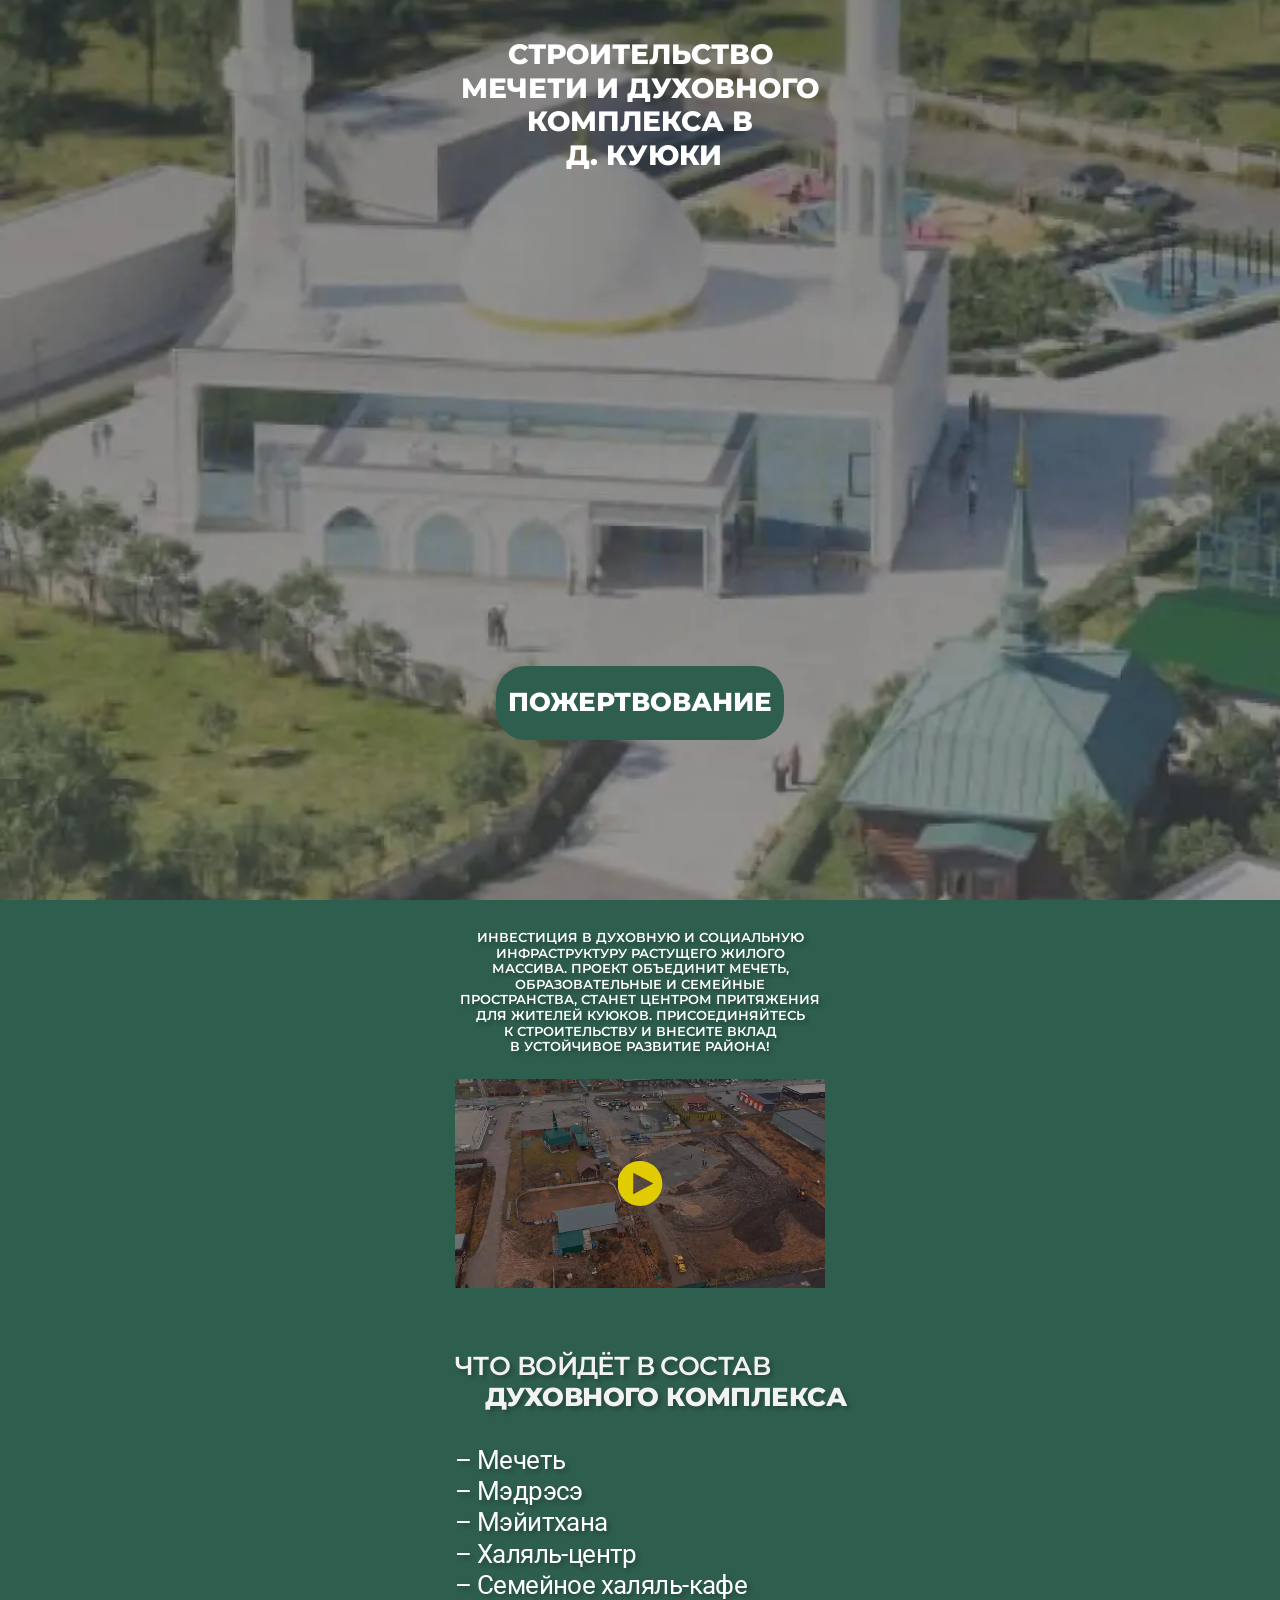
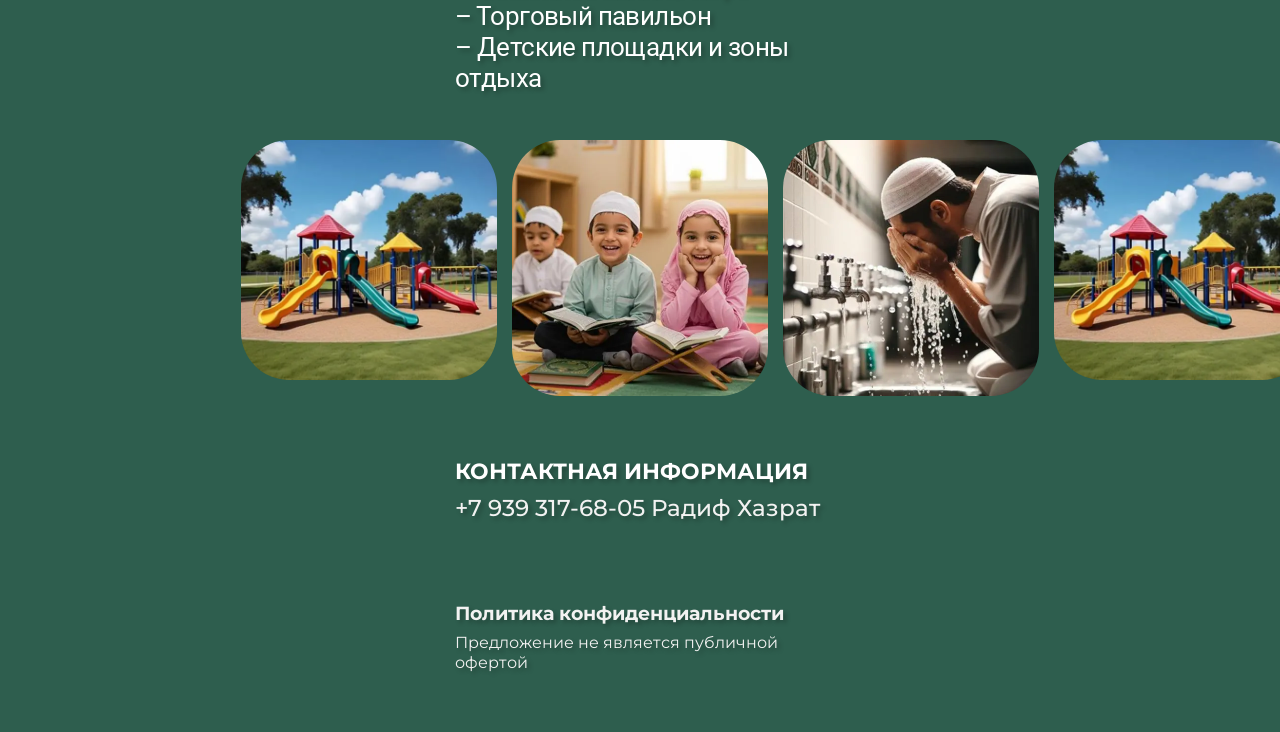
==== about.html @ 68320755 "first commit" ====
<!DOCTYPE html>
<html lang="en">

<head>
	<meta charset="UTF-8">
	<meta name="viewport" content="width=device-width, initial-scale=1.0">
	<meta name="keywords" content="">
	<link rel="stylesheet" href="css/libs.min.css">
	<link rel="stylesheet" href="css/style.min.css">
	<title>О проекте</title>
</head>


<body>
	<div class="wrapper">
		<main class="content">
			<section class="about-main" style="background-image: url(img/about-main__img.webp);">
				<div class="container">
					<div class="about-main__inner">
						<div class="about-main__title">Строительство мечети и духовного комплекса в <br> д. Куюки</div>
						<button class="about-main__btn btn btn-green">
							<span>Пожертвование</span>
						</button>
					</div>
				</div>
			</section>
			<section class="info">
				<div class="container">
					<div class="info__inner">
						<div class="info__text">Инвестиция в духовную и социальную инфраструктуру растущего жилого массива. Проект объединит мечеть, образовательные и семейные пространства, станет центром притяжения для жителей Куюков. Присоединяйтесь к строительству и внесите вклад в устойчивое развитие района!</div>
						<a class="info__video" href="video/video.mp4" data-fancybox="video">
							<span class="info__video-img">
								<img src="img/info-img.webp" alt="">
							</span>
							<span class="info__video-play">
								<img src="img/play.svg" alt="">
							</span>
						</a>
					</div>
				</div>
			</section>
			<section class="info2">
				<div class="container">
					<div class="info2__inner">
						<div class="info2__title">
							ЧТО ВОЙДЁТ В СОСТАВ <br>
							<span>ДУХОВНОГО КОМПЛЕКСА </span>
						</div>
						<ul class="info2__list">
							<li>– Мечеть</li>
							<li>– Мэдрэсэ</li>
							<li>– Мэйитхана</li>
							<li>– Халяль-центр </li>
							<li>– Семейное халяль-кафе</li>
							<li>– Торговый павильон</li>
							<li>– Детские площадки и зоны отдыха</li>
						</ul>
						<div class="info2__slider">
							<div class="swiper mySwiper">
								<div class="swiper-wrapper">
									<div class="swiper-slide">
										<img src="img/info2-img.webp" alt="">
									</div>
									<div class="swiper-slide">
										<img src="img/info2-img2.webp" alt="">
									</div>
									<div class="swiper-slide">
										<img src="img/info2-img3.webp" alt="">
									</div>
								</div>
							</div>
						</div>
					</div>
				</div>
			</section>
			<section class="contacts">
				<div class="container">
					<div class="contacts__inner">
						<div class="contacts__title">КОНТАКТНАЯ ИНФОРМАЦИЯ</div>
						<div class="contacts__phone">
							<a href="tel:79393176805">+7 939 317-68-05</a>
							Радиф Хазрат
						</div>
						<a href="" class="contacts__privacy">Политика конфиденциальности</a>
						<div class="contacts__info">Предложение не является публичной офертой </div>
					</div>
				</div>
			</section>
		</main>
	</div>
	<script src="js/libs.min.js"></script>
<script src="js/main.min.js"></script>

</body>

</html>
---- css/libs.min.css ----
@font-face{font-family:"swiper-icons";src:url("data:application/font-woff;charset=utf-8;base64, [base64]//wADZ2x5ZgAAAywAAADMAAAD2MHtryVoZWFkAAABbAAAADAAAAA2E2+eoWhoZWEAAAGcAAAAHwAAACQC9gDzaG10eAAAAigAAAAZAAAArgJkABFsb2NhAAAC0AAAAFoAAABaFQAUGG1heHAAAAG8AAAAHwAAACAAcABAbmFtZQAAA/gAAAE5AAACXvFdBwlwb3N0AAAFNAAAAGIAAACE5s74hXjaY2BkYGAAYpf5Hu/j+W2+MnAzMYDAzaX6QjD6/4//Bxj5GA8AuRwMYGkAPywL13jaY2BkYGA88P8Agx4j+/8fQDYfA1AEBWgDAIB2BOoAeNpjYGRgYNBh4GdgYgABEMnIABJzYNADCQAACWgAsQB42mNgYfzCOIGBlYGB0YcxjYGBwR1Kf2WQZGhhYGBiYGVmgAFGBiQQkOaawtDAoMBQxXjg/wEGPcYDDA4wNUA2CCgwsAAAO4EL6gAAeNpj2M0gyAACqxgGNWBkZ2D4/wMA+xkDdgAAAHjaY2BgYGaAYBkGRgYQiAHyGMF8FgYHIM3DwMHABGQrMOgyWDLEM1T9/w8UBfEMgLzE////P/5//f/V/xv+r4eaAAeMbAxwIUYmIMHEgKYAYjUcsDAwsLKxc3BycfPw8jEQA/[base64]/uznmfPFBNODM2K7MTQ45YEAZqGP81AmGGcF3iPqOop0r1SPTaTbVkfUe4HXj97wYE+yNwWYxwWu4v1ugWHgo3S1XdZEVqWM7ET0cfnLGxWfkgR42o2PvWrDMBSFj/IHLaF0zKjRgdiVMwScNRAoWUoH78Y2icB/yIY09An6AH2Bdu/UB+yxopYshQiEvnvu0dURgDt8QeC8PDw7Fpji3fEA4z/PEJ6YOB5hKh4dj3EvXhxPqH/SKUY3rJ7srZ4FZnh1PMAtPhwP6fl2PMJMPDgeQ4rY8YT6Gzao0eAEA409DuggmTnFnOcSCiEiLMgxCiTI6Cq5DZUd3Qmp10vO0LaLTd2cjN4fOumlc7lUYbSQcZFkutRG7g6JKZKy0RmdLY680CDnEJ+UMkpFFe1RN7nxdVpXrC4aTtnaurOnYercZg2YVmLN/d/gczfEimrE/fs/bOuq29Zmn8tloORaXgZgGa78yO9/cnXm2BpaGvq25Dv9S4E9+5SIc9PqupJKhYFSSl47+Qcr1mYNAAAAeNptw0cKwkAAAMDZJA8Q7OUJvkLsPfZ6zFVERPy8qHh2YER+3i/BP83vIBLLySsoKimrqKqpa2hp6+jq6RsYGhmbmJqZSy0sraxtbO3sHRydnEMU4uR6yx7JJXveP7WrDycAAAAAAAH//wACeNpjYGRgYOABYhkgZgJCZgZNBkYGLQZtIJsFLMYAAAw3ALgAeNolizEKgDAQBCchRbC2sFER0YD6qVQiBCv/H9ezGI6Z5XBAw8CBK/m5iQQVauVbXLnOrMZv2oLdKFa8Pjuru2hJzGabmOSLzNMzvutpB3N42mNgZGBg4GKQYzBhYMxJLMlj4GBgAYow/P/PAJJhLM6sSoWKfWCAAwDAjgbRAAB42mNgYGBkAIIbCZo5IPrmUn0hGA0AO8EFTQAA");font-weight:400;font-style:normal}:root{--swiper-theme-color: #007aff}.swiper{margin-left:auto;margin-right:auto;position:relative;overflow:hidden;list-style:none;padding:0;z-index:1}.swiper-vertical>.swiper-wrapper{flex-direction:column}.swiper-wrapper{position:relative;width:100%;height:100%;z-index:1;display:flex;transition-property:transform;box-sizing:content-box}.swiper-android .swiper-slide,.swiper-wrapper{transform:translate3d(0px, 0, 0)}.swiper-pointer-events{touch-action:pan-y}.swiper-pointer-events.swiper-vertical{touch-action:pan-x}.swiper-slide{flex-shrink:0;width:100%;height:100%;position:relative;transition-property:transform}.swiper-slide-invisible-blank{visibility:hidden}.swiper-autoheight,.swiper-autoheight .swiper-slide{height:auto}.swiper-autoheight .swiper-wrapper{align-items:flex-start;transition-property:transform,height}.swiper-backface-hidden .swiper-slide{transform:translateZ(0);-webkit-backface-visibility:hidden;backface-visibility:hidden}.swiper-3d,.swiper-3d.swiper-css-mode .swiper-wrapper{perspective:1200px}.swiper-3d .swiper-wrapper,.swiper-3d .swiper-slide,.swiper-3d .swiper-slide-shadow,.swiper-3d .swiper-slide-shadow-left,.swiper-3d .swiper-slide-shadow-right,.swiper-3d .swiper-slide-shadow-top,.swiper-3d .swiper-slide-shadow-bottom,.swiper-3d .swiper-cube-shadow{transform-style:preserve-3d}.swiper-3d .swiper-slide-shadow,.swiper-3d .swiper-slide-shadow-left,.swiper-3d .swiper-slide-shadow-right,.swiper-3d .swiper-slide-shadow-top,.swiper-3d .swiper-slide-shadow-bottom{position:absolute;left:0;top:0;width:100%;height:100%;pointer-events:none;z-index:10}.swiper-3d .swiper-slide-shadow{background:rgba(0,0,0,.15)}.swiper-3d .swiper-slide-shadow-left{background-image:linear-gradient(to left, rgba(0, 0, 0, 0.5), rgba(0, 0, 0, 0))}.swiper-3d .swiper-slide-shadow-right{background-image:linear-gradient(to right, rgba(0, 0, 0, 0.5), rgba(0, 0, 0, 0))}.swiper-3d .swiper-slide-shadow-top{background-image:linear-gradient(to top, rgba(0, 0, 0, 0.5), rgba(0, 0, 0, 0))}.swiper-3d .swiper-slide-shadow-bottom{background-image:linear-gradient(to bottom, rgba(0, 0, 0, 0.5), rgba(0, 0, 0, 0))}.swiper-css-mode>.swiper-wrapper{overflow:auto;scrollbar-width:none;-ms-overflow-style:none}.swiper-css-mode>.swiper-wrapper::-webkit-scrollbar{display:none}.swiper-css-mode>.swiper-wrapper>.swiper-slide{scroll-snap-align:start start}.swiper-horizontal.swiper-css-mode>.swiper-wrapper{scroll-snap-type:x mandatory}.swiper-vertical.swiper-css-mode>.swiper-wrapper{scroll-snap-type:y mandatory}.swiper-centered>.swiper-wrapper::before{content:"";flex-shrink:0;order:9999}.swiper-centered.swiper-horizontal>.swiper-wrapper>.swiper-slide:first-child{margin-inline-start:var(--swiper-centered-offset-before)}.swiper-centered.swiper-horizontal>.swiper-wrapper::before{height:100%;min-height:1px;width:var(--swiper-centered-offset-after)}.swiper-centered.swiper-vertical>.swiper-wrapper>.swiper-slide:first-child{margin-block-start:var(--swiper-centered-offset-before)}.swiper-centered.swiper-vertical>.swiper-wrapper::before{width:100%;min-width:1px;height:var(--swiper-centered-offset-after)}.swiper-centered>.swiper-wrapper>.swiper-slide{scroll-snap-align:center center}.swiper-virtual .swiper-slide{-webkit-backface-visibility:hidden;transform:translateZ(0)}.swiper-virtual.swiper-css-mode .swiper-wrapper::after{content:"";position:absolute;left:0;top:0;pointer-events:none}.swiper-virtual.swiper-css-mode.swiper-horizontal .swiper-wrapper::after{height:1px;width:var(--swiper-virtual-size)}.swiper-virtual.swiper-css-mode.swiper-vertical .swiper-wrapper::after{width:1px;height:var(--swiper-virtual-size)}:root{--swiper-navigation-size: 44px}.swiper-button-prev,.swiper-button-next{position:absolute;top:50%;width:calc(var(--swiper-navigation-size)/44*27);height:var(--swiper-navigation-size);margin-top:calc(0px - var(--swiper-navigation-size)/2);z-index:10;cursor:pointer;display:flex;align-items:center;justify-content:center;color:var(--swiper-navigation-color, var(--swiper-theme-color))}.swiper-button-prev.swiper-button-disabled,.swiper-button-next.swiper-button-disabled{opacity:.35;cursor:auto;pointer-events:none}.swiper-button-prev.swiper-button-hidden,.swiper-button-next.swiper-button-hidden{opacity:0;cursor:auto;pointer-events:none}.swiper-navigation-disabled .swiper-button-prev,.swiper-navigation-disabled .swiper-button-next{display:none !important}.swiper-button-prev:after,.swiper-button-next:after{font-family:swiper-icons;font-size:var(--swiper-navigation-size);text-transform:none !important;letter-spacing:0;font-variant:initial;line-height:1}.swiper-button-prev,.swiper-rtl .swiper-button-next{left:10px;right:auto}.swiper-button-prev:after,.swiper-rtl .swiper-button-next:after{content:"prev"}.swiper-button-next,.swiper-rtl .swiper-button-prev{right:10px;left:auto}.swiper-button-next:after,.swiper-rtl .swiper-button-prev:after{content:"next"}.swiper-button-lock{display:none}.swiper-pagination{position:absolute;text-align:center;transition:300ms opacity;transform:translate3d(0, 0, 0);z-index:10}.swiper-pagination.swiper-pagination-hidden{opacity:0}.swiper-pagination-disabled>.swiper-pagination,.swiper-pagination.swiper-pagination-disabled{display:none !important}.swiper-pagination-fraction,.swiper-pagination-custom,.swiper-horizontal>.swiper-pagination-bullets,.swiper-pagination-bullets.swiper-pagination-horizontal{bottom:10px;left:0;width:100%}.swiper-pagination-bullets-dynamic{overflow:hidden;font-size:0}.swiper-pagination-bullets-dynamic .swiper-pagination-bullet{transform:scale(0.33);position:relative}.swiper-pagination-bullets-dynamic .swiper-pagination-bullet-active{transform:scale(1)}.swiper-pagination-bullets-dynamic .swiper-pagination-bullet-active-main{transform:scale(1)}.swiper-pagination-bullets-dynamic .swiper-pagination-bullet-active-prev{transform:scale(0.66)}.swiper-pagination-bullets-dynamic .swiper-pagination-bullet-active-prev-prev{transform:scale(0.33)}.swiper-pagination-bullets-dynamic .swiper-pagination-bullet-active-next{transform:scale(0.66)}.swiper-pagination-bullets-dynamic .swiper-pagination-bullet-active-next-next{transform:scale(0.33)}.swiper-pagination-bullet{width:var(--swiper-pagination-bullet-width, var(--swiper-pagination-bullet-size, 8px));height:var(--swiper-pagination-bullet-height, var(--swiper-pagination-bullet-size, 8px));display:inline-block;border-radius:50%;background:var(--swiper-pagination-bullet-inactive-color, #000);opacity:var(--swiper-pagination-bullet-inactive-opacity, 0.2)}button.swiper-pagination-bullet{border:none;margin:0;padding:0;box-shadow:none;-webkit-appearance:none;appearance:none}.swiper-pagination-clickable .swiper-pagination-bullet{cursor:pointer}.swiper-pagination-bullet:only-child{display:none !important}.swiper-pagination-bullet-active{opacity:var(--swiper-pagination-bullet-opacity, 1);background:var(--swiper-pagination-color, var(--swiper-theme-color))}.swiper-vertical>.swiper-pagination-bullets,.swiper-pagination-vertical.swiper-pagination-bullets{right:10px;top:50%;transform:translate3d(0px, -50%, 0)}.swiper-vertical>.swiper-pagination-bullets .swiper-pagination-bullet,.swiper-pagination-vertical.swiper-pagination-bullets .swiper-pagination-bullet{margin:var(--swiper-pagination-bullet-vertical-gap, 6px) 0;display:block}.swiper-vertical>.swiper-pagination-bullets.swiper-pagination-bullets-dynamic,.swiper-pagination-vertical.swiper-pagination-bullets.swiper-pagination-bullets-dynamic{top:50%;transform:translateY(-50%);width:8px}.swiper-vertical>.swiper-pagination-bullets.swiper-pagination-bullets-dynamic .swiper-pagination-bullet,.swiper-pagination-vertical.swiper-pagination-bullets.swiper-pagination-bullets-dynamic .swiper-pagination-bullet{display:inline-block;transition:200ms transform,200ms top}.swiper-horizontal>.swiper-pagination-bullets .swiper-pagination-bullet,.swiper-pagination-horizontal.swiper-pagination-bullets .swiper-pagination-bullet{margin:0 var(--swiper-pagination-bullet-horizontal-gap, 4px)}.swiper-horizontal>.swiper-pagination-bullets.swiper-pagination-bullets-dynamic,.swiper-pagination-horizontal.swiper-pagination-bullets.swiper-pagination-bullets-dynamic{left:50%;transform:translateX(-50%);white-space:nowrap}.swiper-horizontal>.swiper-pagination-bullets.swiper-pagination-bullets-dynamic .swiper-pagination-bullet,.swiper-pagination-horizontal.swiper-pagination-bullets.swiper-pagination-bullets-dynamic .swiper-pagination-bullet{transition:200ms transform,200ms left}.swiper-horizontal.swiper-rtl>.swiper-pagination-bullets-dynamic .swiper-pagination-bullet{transition:200ms transform,200ms right}.swiper-pagination-progressbar{background:rgba(0,0,0,.25);position:absolute}.swiper-pagination-progressbar .swiper-pagination-progressbar-fill{background:var(--swiper-pagination-color, var(--swiper-theme-color));position:absolute;left:0;top:0;width:100%;height:100%;transform:scale(0);transform-origin:left top}.swiper-rtl .swiper-pagination-progressbar .swiper-pagination-progressbar-fill{transform-origin:right top}.swiper-horizontal>.swiper-pagination-progressbar,.swiper-pagination-progressbar.swiper-pagination-horizontal,.swiper-vertical>.swiper-pagination-progressbar.swiper-pagination-progressbar-opposite,.swiper-pagination-progressbar.swiper-pagination-vertical.swiper-pagination-progressbar-opposite{width:100%;height:4px;left:0;top:0}.swiper-vertical>.swiper-pagination-progressbar,.swiper-pagination-progressbar.swiper-pagination-vertical,.swiper-horizontal>.swiper-pagination-progressbar.swiper-pagination-progressbar-opposite,.swiper-pagination-progressbar.swiper-pagination-horizontal.swiper-pagination-progressbar-opposite{width:4px;height:100%;left:0;top:0}.swiper-pagination-lock{display:none}.swiper-scrollbar{border-radius:10px;position:relative;-ms-touch-action:none;background:rgba(0,0,0,.1)}.swiper-scrollbar-disabled>.swiper-scrollbar,.swiper-scrollbar.swiper-scrollbar-disabled{display:none !important}.swiper-horizontal>.swiper-scrollbar,.swiper-scrollbar.swiper-scrollbar-horizontal{position:absolute;left:1%;bottom:3px;z-index:50;height:5px;width:98%}.swiper-vertical>.swiper-scrollbar,.swiper-scrollbar.swiper-scrollbar-vertical{position:absolute;right:3px;top:1%;z-index:50;width:5px;height:98%}.swiper-scrollbar-drag{height:100%;width:100%;position:relative;background:rgba(0,0,0,.5);border-radius:10px;left:0;top:0}.swiper-scrollbar-cursor-drag{cursor:move}.swiper-scrollbar-lock{display:none}.swiper-zoom-container{width:100%;height:100%;display:flex;justify-content:center;align-items:center;text-align:center}.swiper-zoom-container>img,.swiper-zoom-container>svg,.swiper-zoom-container>canvas{max-width:100%;max-height:100%;object-fit:contain}.swiper-slide-zoomed{cursor:move}.swiper-lazy-preloader{width:42px;height:42px;position:absolute;left:50%;top:50%;margin-left:-21px;margin-top:-21px;z-index:10;transform-origin:50%;box-sizing:border-box;border:4px solid var(--swiper-preloader-color, var(--swiper-theme-color));border-radius:50%;border-top-color:rgba(0,0,0,0)}.swiper:not(.swiper-watch-progress) .swiper-lazy-preloader,.swiper-watch-progress .swiper-slide-visible .swiper-lazy-preloader{animation:swiper-preloader-spin 1s infinite linear}.swiper-lazy-preloader-white{--swiper-preloader-color: #fff}.swiper-lazy-preloader-black{--swiper-preloader-color: #000}@keyframes swiper-preloader-spin{0%{transform:rotate(0deg)}100%{transform:rotate(360deg)}}.swiper .swiper-notification{position:absolute;left:0;top:0;pointer-events:none;opacity:0;z-index:-1000}.swiper-free-mode>.swiper-wrapper{transition-timing-function:ease-out;margin:0 auto}.swiper-grid>.swiper-wrapper{flex-wrap:wrap}.swiper-grid-column>.swiper-wrapper{flex-wrap:wrap;flex-direction:column}.swiper-fade.swiper-free-mode .swiper-slide{transition-timing-function:ease-out}.swiper-fade .swiper-slide{pointer-events:none;transition-property:opacity}.swiper-fade .swiper-slide .swiper-slide{pointer-events:none}.swiper-fade .swiper-slide-active,.swiper-fade .swiper-slide-active .swiper-slide-active{pointer-events:auto}.swiper-cube{overflow:visible}.swiper-cube .swiper-slide{pointer-events:none;-webkit-backface-visibility:hidden;backface-visibility:hidden;z-index:1;visibility:hidden;transform-origin:0 0;width:100%;height:100%}.swiper-cube .swiper-slide .swiper-slide{pointer-events:none}.swiper-cube.swiper-rtl .swiper-slide{transform-origin:100% 0}.swiper-cube .swiper-slide-active,.swiper-cube .swiper-slide-active .swiper-slide-active{pointer-events:auto}.swiper-cube .swiper-slide-active,.swiper-cube .swiper-slide-next,.swiper-cube .swiper-slide-prev,.swiper-cube .swiper-slide-next+.swiper-slide{pointer-events:auto;visibility:visible}.swiper-cube .swiper-slide-shadow-top,.swiper-cube .swiper-slide-shadow-bottom,.swiper-cube .swiper-slide-shadow-left,.swiper-cube .swiper-slide-shadow-right{z-index:0;-webkit-backface-visibility:hidden;backface-visibility:hidden}.swiper-cube .swiper-cube-shadow{position:absolute;left:0;bottom:0px;width:100%;height:100%;opacity:.6;z-index:0}.swiper-cube .swiper-cube-shadow:before{content:"";background:#000;position:absolute;left:0;top:0;bottom:0;right:0;filter:blur(50px)}.swiper-flip{overflow:visible}.swiper-flip .swiper-slide{pointer-events:none;-webkit-backface-visibility:hidden;backface-visibility:hidden;z-index:1}.swiper-flip .swiper-slide .swiper-slide{pointer-events:none}.swiper-flip .swiper-slide-active,.swiper-flip .swiper-slide-active .swiper-slide-active{pointer-events:auto}.swiper-flip .swiper-slide-shadow-top,.swiper-flip .swiper-slide-shadow-bottom,.swiper-flip .swiper-slide-shadow-left,.swiper-flip .swiper-slide-shadow-right{z-index:0;-webkit-backface-visibility:hidden;backface-visibility:hidden}.swiper-creative .swiper-slide{-webkit-backface-visibility:hidden;backface-visibility:hidden;overflow:hidden;transition-property:transform,opacity,height}.swiper-cards{overflow:visible}.swiper-cards .swiper-slide{transform-origin:center bottom;-webkit-backface-visibility:hidden;backface-visibility:hidden;overflow:hidden}
.carousel{position:relative;box-sizing:border-box}.carousel *,.carousel *:before,.carousel *:after{box-sizing:inherit}.carousel.is-draggable{cursor:move;cursor:grab}.carousel.is-dragging{cursor:move;cursor:grabbing}.carousel__viewport{position:relative;overflow:hidden;max-width:100%;max-height:100%}.carousel__track{display:flex}.carousel__slide{flex:0 0 auto;width:var(--carousel-slide-width, 60%);max-width:100%;padding:1rem;position:relative;overflow-x:hidden;overflow-y:auto;overscroll-behavior:contain}.has-dots{margin-bottom:calc(.5rem + 22px)}.carousel__dots{margin:0 auto;padding:0;position:absolute;top:calc(100% + .5rem);left:0;right:0;display:flex;justify-content:center;list-style:none;user-select:none}.carousel__dots .carousel__dot{margin:0;padding:0;display:block;position:relative;width:22px;height:22px;cursor:pointer}.carousel__dots .carousel__dot:after{content:"";width:8px;height:8px;border-radius:50%;position:absolute;top:50%;left:50%;transform:translate(-50%, -50%);background-color:currentColor;opacity:.25;transition:opacity .15s ease-in-out}.carousel__dots .carousel__dot.is-selected:after{opacity:1}.carousel__button{width:var(--carousel-button-width, 48px);height:var(--carousel-button-height, 48px);padding:0;border:0;display:flex;justify-content:center;align-items:center;pointer-events:all;cursor:pointer;color:var(--carousel-button-color, currentColor);background:var(--carousel-button-bg, transparent);border-radius:var(--carousel-button-border-radius, 50%);box-shadow:var(--carousel-button-shadow, none);transition:opacity .15s ease}.carousel__button.is-prev,.carousel__button.is-next{position:absolute;top:50%;transform:translateY(-50%)}.carousel__button.is-prev{left:10px}.carousel__button.is-next{right:10px}.carousel__button[disabled]{cursor:default;opacity:.3}.carousel__button svg{width:var(--carousel-button-svg-width, 50%);height:var(--carousel-button-svg-height, 50%);fill:none;stroke:currentColor;stroke-width:var(--carousel-button-svg-stroke-width, 1.5);stroke-linejoin:bevel;stroke-linecap:round;filter:var(--carousel-button-svg-filter, none);pointer-events:none}html.with-fancybox{scroll-behavior:auto}body.compensate-for-scrollbar{overflow:hidden !important;touch-action:none}.fancybox__container{position:fixed;top:0;left:0;bottom:0;right:0;direction:ltr;margin:0;padding:env(safe-area-inset-top, 0px) env(safe-area-inset-right, 0px) env(safe-area-inset-bottom, 0px) env(safe-area-inset-left, 0px);box-sizing:border-box;display:flex;flex-direction:column;color:var(--fancybox-color, #fff);-webkit-tap-highlight-color:rgba(0,0,0,0);overflow:hidden;z-index:1050;outline:none;transform-origin:top left;--carousel-button-width: 48px;--carousel-button-height: 48px;--carousel-button-svg-width: 24px;--carousel-button-svg-height: 24px;--carousel-button-svg-stroke-width: 2.5;--carousel-button-svg-filter: drop-shadow(1px 1px 1px rgba(0, 0, 0, 0.4))}.fancybox__container *,.fancybox__container *::before,.fancybox__container *::after{box-sizing:inherit}.fancybox__container :focus{outline:none}body:not(.is-using-mouse) .fancybox__container :focus{box-shadow:0 0 0 1px #fff,0 0 0 2px var(--fancybox-accent-color, rgba(1, 210, 232, 0.94))}@media all and (min-width: 1024px){.fancybox__container{--carousel-button-width:48px;--carousel-button-height:48px;--carousel-button-svg-width:27px;--carousel-button-svg-height:27px}}.fancybox__backdrop{position:absolute;top:0;right:0;bottom:0;left:0;z-index:-1;background:var(--fancybox-bg, rgba(24, 24, 27, 0.92))}.fancybox__carousel{position:relative;flex:1 1 auto;min-height:0;height:100%;z-index:10}.fancybox__carousel.has-dots{margin-bottom:calc(.5rem + 22px)}.fancybox__viewport{position:relative;width:100%;height:100%;overflow:visible;cursor:default}.fancybox__track{display:flex;height:100%}.fancybox__slide{flex:0 0 auto;width:100%;max-width:100%;margin:0;padding:48px 8px 8px 8px;position:relative;overscroll-behavior:contain;display:flex;flex-direction:column;outline:0;overflow:auto;--carousel-button-width: 36px;--carousel-button-height: 36px;--carousel-button-svg-width: 22px;--carousel-button-svg-height: 22px}.fancybox__slide::before,.fancybox__slide::after{content:"";flex:0 0 0;margin:auto}@media all and (min-width: 1024px){.fancybox__slide{padding:64px 100px}}.fancybox__content{margin:0 env(safe-area-inset-right, 0px) 0 env(safe-area-inset-left, 0px);padding:36px;color:var(--fancybox-content-color, #374151);background:var(--fancybox-content-bg, #fff);position:relative;align-self:center;display:flex;flex-direction:column;z-index:20}.fancybox__content :focus:not(.carousel__button.is-close){outline:thin dotted;box-shadow:none}.fancybox__caption{align-self:center;max-width:100%;margin:0;padding:1rem 0 0 0;line-height:1.375;color:var(--fancybox-color, currentColor);visibility:visible;cursor:auto;flex-shrink:0;overflow-wrap:anywhere}.is-loading .fancybox__caption{visibility:hidden}.fancybox__container>.carousel__dots{top:100%;color:var(--fancybox-color, #fff)}.fancybox__nav .carousel__button{z-index:40}.fancybox__nav .carousel__button.is-next{right:8px}@media all and (min-width: 1024px){.fancybox__nav .carousel__button.is-next{right:40px}}.fancybox__nav .carousel__button.is-prev{left:8px}@media all and (min-width: 1024px){.fancybox__nav .carousel__button.is-prev{left:40px}}.carousel__button.is-close{position:absolute;top:8px;right:8px;top:calc(env(safe-area-inset-top, 0px) + 8px);right:calc(env(safe-area-inset-right, 0px) + 8px);z-index:40}@media all and (min-width: 1024px){.carousel__button.is-close{right:40px}}.fancybox__content>.carousel__button.is-close{position:absolute;top:-40px;right:0;color:var(--fancybox-color, #fff)}.fancybox__no-click,.fancybox__no-click button{pointer-events:none}.fancybox__spinner{position:absolute;top:50%;left:50%;transform:translate(-50%, -50%);width:50px;height:50px;color:var(--fancybox-color, currentColor)}.fancybox__slide .fancybox__spinner{cursor:pointer;z-index:1053}.fancybox__spinner svg{animation:fancybox-rotate 2s linear infinite;transform-origin:center center;position:absolute;top:0;right:0;bottom:0;left:0;margin:auto;width:100%;height:100%}.fancybox__spinner svg circle{fill:none;stroke-width:2.75;stroke-miterlimit:10;stroke-dasharray:1,200;stroke-dashoffset:0;animation:fancybox-dash 1.5s ease-in-out infinite;stroke-linecap:round;stroke:currentColor}@keyframes fancybox-rotate{100%{transform:rotate(360deg)}}@keyframes fancybox-dash{0%{stroke-dasharray:1,200;stroke-dashoffset:0}50%{stroke-dasharray:89,200;stroke-dashoffset:-35px}100%{stroke-dasharray:89,200;stroke-dashoffset:-124px}}.fancybox__backdrop,.fancybox__caption,.fancybox__nav,.carousel__dots,.carousel__button.is-close{opacity:var(--fancybox-opacity, 1)}.fancybox__container.is-animated[aria-hidden=false] .fancybox__backdrop,.fancybox__container.is-animated[aria-hidden=false] .fancybox__caption,.fancybox__container.is-animated[aria-hidden=false] .fancybox__nav,.fancybox__container.is-animated[aria-hidden=false] .carousel__dots,.fancybox__container.is-animated[aria-hidden=false] .carousel__button.is-close{animation:.15s ease backwards fancybox-fadeIn}.fancybox__container.is-animated.is-closing .fancybox__backdrop,.fancybox__container.is-animated.is-closing .fancybox__caption,.fancybox__container.is-animated.is-closing .fancybox__nav,.fancybox__container.is-animated.is-closing .carousel__dots,.fancybox__container.is-animated.is-closing .carousel__button.is-close{animation:.15s ease both fancybox-fadeOut}.fancybox-fadeIn{animation:.15s ease both fancybox-fadeIn}.fancybox-fadeOut{animation:.1s ease both fancybox-fadeOut}.fancybox-zoomInUp{animation:.2s ease both fancybox-zoomInUp}.fancybox-zoomOutDown{animation:.15s ease both fancybox-zoomOutDown}.fancybox-throwOutUp{animation:.15s ease both fancybox-throwOutUp}.fancybox-throwOutDown{animation:.15s ease both fancybox-throwOutDown}@keyframes fancybox-fadeIn{from{opacity:0}to{opacity:1}}@keyframes fancybox-fadeOut{to{opacity:0}}@keyframes fancybox-zoomInUp{from{transform:scale(0.97) translate3d(0, 16px, 0);opacity:0}to{transform:scale(1) translate3d(0, 0, 0);opacity:1}}@keyframes fancybox-zoomOutDown{to{transform:scale(0.97) translate3d(0, 16px, 0);opacity:0}}@keyframes fancybox-throwOutUp{to{transform:translate3d(0, -30%, 0);opacity:0}}@keyframes fancybox-throwOutDown{to{transform:translate3d(0, 30%, 0);opacity:0}}.fancybox__carousel .carousel__slide{scrollbar-width:thin;scrollbar-color:#ccc rgba(255,255,255,.1)}.fancybox__carousel .carousel__slide::-webkit-scrollbar{width:8px;height:8px}.fancybox__carousel .carousel__slide::-webkit-scrollbar-track{background-color:rgba(255,255,255,.1)}.fancybox__carousel .carousel__slide::-webkit-scrollbar-thumb{background-color:#ccc;border-radius:2px;box-shadow:inset 0 0 4px rgba(0,0,0,.2)}.fancybox__carousel.is-draggable .fancybox__slide,.fancybox__carousel.is-draggable .fancybox__slide .fancybox__content{cursor:move;cursor:grab}.fancybox__carousel.is-dragging .fancybox__slide,.fancybox__carousel.is-dragging .fancybox__slide .fancybox__content{cursor:move;cursor:grabbing}.fancybox__carousel .fancybox__slide .fancybox__content{cursor:auto}.fancybox__carousel .fancybox__slide.can-zoom_in .fancybox__content{cursor:zoom-in}.fancybox__carousel .fancybox__slide.can-zoom_out .fancybox__content{cursor:zoom-out}.fancybox__carousel .fancybox__slide.is-draggable .fancybox__content{cursor:move;cursor:grab}.fancybox__carousel .fancybox__slide.is-dragging .fancybox__content{cursor:move;cursor:grabbing}.fancybox__image{transform-origin:0 0;user-select:none;transition:none}.has-image .fancybox__content{padding:0;background:rgba(0,0,0,0);min-height:1px}.is-closing .has-image .fancybox__content{overflow:visible}.has-image[data-image-fit=contain]{overflow:visible;touch-action:none}.has-image[data-image-fit=contain] .fancybox__content{flex-direction:row;flex-wrap:wrap}.has-image[data-image-fit=contain] .fancybox__image{max-width:100%;max-height:100%;object-fit:contain}.has-image[data-image-fit=contain-w]{overflow-x:hidden;overflow-y:auto}.has-image[data-image-fit=contain-w] .fancybox__content{min-height:auto}.has-image[data-image-fit=contain-w] .fancybox__image{max-width:100%;height:auto}.has-image[data-image-fit=cover]{overflow:visible;touch-action:none}.has-image[data-image-fit=cover] .fancybox__content{width:100%;height:100%}.has-image[data-image-fit=cover] .fancybox__image{width:100%;height:100%;object-fit:cover}.fancybox__carousel .fancybox__slide.has-iframe .fancybox__content,.fancybox__carousel .fancybox__slide.has-map .fancybox__content,.fancybox__carousel .fancybox__slide.has-pdf .fancybox__content,.fancybox__carousel .fancybox__slide.has-video .fancybox__content,.fancybox__carousel .fancybox__slide.has-html5video .fancybox__content{max-width:100%;flex-shrink:1;min-height:1px;overflow:visible}.fancybox__carousel .fancybox__slide.has-iframe .fancybox__content,.fancybox__carousel .fancybox__slide.has-map .fancybox__content,.fancybox__carousel .fancybox__slide.has-pdf .fancybox__content{width:100%;height:80%}.fancybox__carousel .fancybox__slide.has-video .fancybox__content,.fancybox__carousel .fancybox__slide.has-html5video .fancybox__content{width:960px;height:540px;max-width:100%;max-height:100%}.fancybox__carousel .fancybox__slide.has-map .fancybox__content,.fancybox__carousel .fancybox__slide.has-pdf .fancybox__content,.fancybox__carousel .fancybox__slide.has-video .fancybox__content,.fancybox__carousel .fancybox__slide.has-html5video .fancybox__content{padding:0;background:rgba(24,24,27,.9);color:#fff}.fancybox__carousel .fancybox__slide.has-map .fancybox__content{background:#e5e3df}.fancybox__html5video,.fancybox__iframe{border:0;display:block;height:100%;width:100%;background:rgba(0,0,0,0)}.fancybox-placeholder{position:absolute;width:1px;height:1px;padding:0;margin:-1px;overflow:hidden;clip:rect(0, 0, 0, 0);white-space:nowrap;border-width:0}.fancybox__thumbs{flex:0 0 auto;position:relative;padding:0px 3px;opacity:var(--fancybox-opacity, 1)}.fancybox__container.is-animated[aria-hidden=false] .fancybox__thumbs{animation:.15s ease-in backwards fancybox-fadeIn}.fancybox__container.is-animated.is-closing .fancybox__thumbs{opacity:0}.fancybox__thumbs .carousel__slide{flex:0 0 auto;width:var(--fancybox-thumbs-width, 96px);margin:0;padding:8px 3px;box-sizing:content-box;display:flex;align-items:center;justify-content:center;overflow:visible;cursor:pointer}.fancybox__thumbs .carousel__slide .fancybox__thumb::after{content:"";position:absolute;top:0;left:0;right:0;bottom:0;border-width:5px;border-style:solid;border-color:var(--fancybox-accent-color, rgba(34, 213, 233, 0.96));opacity:0;transition:opacity .15s ease;border-radius:var(--fancybox-thumbs-border-radius, 4px)}.fancybox__thumbs .carousel__slide.is-nav-selected .fancybox__thumb::after{opacity:.92}.fancybox__thumbs .carousel__slide>*{pointer-events:none;user-select:none}.fancybox__thumb{position:relative;width:100%;padding-top:calc(100%/(var(--fancybox-thumbs-ratio, 1.5)));background-size:cover;background-position:center center;background-color:rgba(255,255,255,.1);background-repeat:no-repeat;border-radius:var(--fancybox-thumbs-border-radius, 4px)}.fancybox__toolbar{position:absolute;top:0;right:0;left:0;z-index:20;background:linear-gradient(to top, hsla(0deg, 0%, 0%, 0) 0%, hsla(0deg, 0%, 0%, 0.006) 8.1%, hsla(0deg, 0%, 0%, 0.021) 15.5%, hsla(0deg, 0%, 0%, 0.046) 22.5%, hsla(0deg, 0%, 0%, 0.077) 29%, hsla(0deg, 0%, 0%, 0.114) 35.3%, hsla(0deg, 0%, 0%, 0.155) 41.2%, hsla(0deg, 0%, 0%, 0.198) 47.1%, hsla(0deg, 0%, 0%, 0.242) 52.9%, hsla(0deg, 0%, 0%, 0.285) 58.8%, hsla(0deg, 0%, 0%, 0.326) 64.7%, hsla(0deg, 0%, 0%, 0.363) 71%, hsla(0deg, 0%, 0%, 0.394) 77.5%, hsla(0deg, 0%, 0%, 0.419) 84.5%, hsla(0deg, 0%, 0%, 0.434) 91.9%, hsla(0deg, 0%, 0%, 0.44) 100%);padding:0;touch-action:none;display:flex;justify-content:space-between;--carousel-button-svg-width: 20px;--carousel-button-svg-height: 20px;opacity:var(--fancybox-opacity, 1);text-shadow:var(--fancybox-toolbar-text-shadow, 1px 1px 1px rgba(0, 0, 0, 0.4))}@media all and (min-width: 1024px){.fancybox__toolbar{padding:8px}}.fancybox__container.is-animated[aria-hidden=false] .fancybox__toolbar{animation:.15s ease-in backwards fancybox-fadeIn}.fancybox__container.is-animated.is-closing .fancybox__toolbar{opacity:0}.fancybox__toolbar__items{display:flex}.fancybox__toolbar__items--left{margin-right:auto}.fancybox__toolbar__items--center{position:absolute;left:50%;transform:translateX(-50%)}.fancybox__toolbar__items--right{margin-left:auto}@media(max-width: 640px){.fancybox__toolbar__items--center:not(:last-child){display:none}}.fancybox__counter{min-width:72px;padding:0 10px;line-height:var(--carousel-button-height, 48px);text-align:center;font-size:17px;font-variant-numeric:tabular-nums;-webkit-font-smoothing:subpixel-antialiased}.fancybox__progress{background:var(--fancybox-accent-color, rgba(34, 213, 233, 0.96));height:3px;left:0;position:absolute;right:0;top:0;transform:scaleX(0);transform-origin:0;transition-property:transform;transition-timing-function:linear;z-index:30;user-select:none}.fancybox__container:fullscreen::backdrop{opacity:0}.fancybox__button--fullscreen g:nth-child(2){display:none}.fancybox__container:fullscreen .fancybox__button--fullscreen g:nth-child(1){display:none}.fancybox__container:fullscreen .fancybox__button--fullscreen g:nth-child(2){display:block}.fancybox__button--slideshow g:nth-child(2){display:none}.fancybox__container.has-slideshow .fancybox__button--slideshow g:nth-child(1){display:none}.fancybox__container.has-slideshow .fancybox__button--slideshow g:nth-child(2){display:block}
/*# sourceMappingURL=../sourcemaps/libs.min.css.map */
---- css/style.min.css ----
@import url(https://fonts.googleapis.com/css2?family=Montserrat:ital,wght@0,100..900;1,100..900&display=swap);@import url(https://fonts.googleapis.com/css2?family=Roboto:ital,wght@0,100..900;1,100..900&display=swap);*,::after,::before{-webkit-box-sizing:inherit;box-sizing:inherit}*{-webkit-box-sizing:border-box;box-sizing:border-box}a,body,div,form,h1,h2,h3,h4,h5,label,li,p,ul{margin:0;padding:0;border:0;text-decoration:none;line-height:1;-webkit-box-sizing:border-box;box-sizing:border-box}button,input,textarea{outline:0!important;font-family:Montserrat}button{border:none;cursor:pointer;-webkit-transition:.3s;-o-transition:.3s;transition:.3s}.btn{display:-webkit-box;display:-ms-flexbox;display:flex;-webkit-box-pack:center;-ms-flex-pack:center;justify-content:center;-webkit-box-align:center;-ms-flex-align:center;align-items:center}input:active,input[type=checkbox]:focus,input[type=file]:focus,input[type=radio]:focus,input[type=text]:focus{outline:0!important}html{height:100%;scroll-behavior:smooth;-webkit-box-sizing:border-box;box-sizing:border-box}body{height:100%;background:#2e5e4e;font-family:Montserrat,sans-serif;font-weight:400;color:#fff;overflow-x:hidden}.fixed-body{overflow:hidden}h1,h2,h3,h4,h5,h6,img,p{margin:0;padding:0;height:auto;-o-object-fit:cover;object-fit:cover}a{color:inherit;text-decoration:none;-webkit-transition:.3s;-o-transition:.3s;transition:.3s}li,ul{margin:0;padding:0;list-style:none}.container{max-width:430px;padding:0 30px;margin:0 auto}@media screen and (max-width:399px){.container{padding:0 15px}}.wrapper{overflow:hidden}.btn-green{background:#2e5e4e;color:#fff}.btn-green:hover{background:rgba(246,242,232,.56);color:#2e5e4e}.btn-green span{line-height:120%;font-weight:800;text-transform:uppercase}.main{min-height:100vh;background-repeat:no-repeat;background-position:center;background-size:cover;padding:5px 0 25px}.main__inner{text-align:center}.main__logo{width:62px;display:block;margin:0 auto 5px}.main__logo img{width:100%}.main__text{font-size:15px;line-height:105%;font-weight:800;text-transform:uppercase;margin-bottom:32px}.main__text span{display:block;font-size:17px;line-height:105%;font-weight:600}.main__text2{font-size:30px;line-height:120%;font-weight:800;text-transform:uppercase;text-shadow:3px 3px 4px rgba(0,0,0,.25);margin-bottom:24px}.main__btn{height:36px;border-radius:15px;padding:2px 8px;margin:0 auto 70px}.main__btn span{font-size:14px}.main__list{max-width:275px;display:grid;grid-template-columns:100%;gap:12px;margin:0 auto}.main__list li a{width:100%;height:28px;display:-webkit-box;display:-ms-flexbox;display:flex;-webkit-box-pack:center;-ms-flex-pack:center;justify-content:center;-webkit-box-align:center;-ms-flex-align:center;align-items:center;background:rgba(246,242,232,.56);border-radius:15px;padding:2px 4px;font-size:18px;line-height:105%;font-weight:800;text-transform:uppercase;color:#2e5e4e}.main__list li a:hover{background:#2e5e4e;color:#fff}.about-main{background-repeat:no-repeat;background-position:center;background-size:cover}.about-main__inner{min-height:100vh;display:-webkit-box;display:-ms-flexbox;display:flex;-webkit-box-orient:vertical;-webkit-box-direction:normal;-ms-flex-direction:column;flex-direction:column;-webkit-box-pack:justify;-ms-flex-pack:justify;justify-content:space-between;-webkit-box-align:center;-ms-flex-align:center;align-items:center;text-align:center;padding:38px 0 160px}.about-main__title{font-size:28px;line-height:120%;font-weight:800;text-transform:uppercase;margin-bottom:32px}.about-main__btn{height:74px;border-radius:30px;padding:4px 12px}.about-main__btn span{font-size:26px}.info{padding:30px 0}.info__text{text-align:center;font-size:13px;line-height:120%;font-weight:600;text-transform:uppercase;text-shadow:3px 3px 4px rgba(0,0,0,.25);margin-bottom:24px}.info__video{position:relative;display:block}.info__video-img img{width:100%}.info__video-play{position:absolute;z-index:2;top:50%;left:50%;-webkit-transform:translate(-50%,-50%);-ms-transform:translate(-50%,-50%);transform:translate(-50%,-50%);width:45px}.info__video-play img{width:100%}.info2{padding:30px 0}.info2__title{font-size:26px;line-height:120%;font-weight:600;letter-spacing:-.58px;text-transform:uppercase;text-shadow:3px 3px 4px rgba(0,0,0,.25);color:#f2f2f1;margin-bottom:32px}.info2__title span{width:calc(100% + 30px);display:block;font-weight:800;margin-left:30px}.info2__list{margin-bottom:45px}.info2__list li{font-family:Roboto;font-size:26px;line-height:120%;letter-spacing:-.58px;text-shadow:3px 3px 4px rgba(0,0,0,.25)}.info2__slider{max-width:256px;margin:0 auto}.info2 .swiper{overflow:unset}.info2 .swiper-wrapper{-webkit-box-align:stretch;-ms-flex-align:stretch;align-items:stretch}.info2 .swiper-slide{height:auto}.info2 .swiper-slide img{width:100%;border-radius:48px}.contacts{padding:30px 0 60px}.contacts__title{font-size:22px;line-height:120%;font-weight:700;text-transform:uppercase;text-shadow:3px 3px 4px rgba(0,0,0,.25);margin-bottom:10px}.contacts__phone{font-size:23px;line-height:120%;font-weight:500;text-shadow:3px 3px 4px rgba(0,0,0,.25);color:#f2f2f1;margin-bottom:80px}.contacts__privacy{display:block;font-size:19px;line-height:120%;font-weight:700;text-shadow:3px 3px 4px rgba(0,0,0,.25);color:#f2f2f1;margin-bottom:8px}.contacts__info{font-size:16px;line-height:120%;text-shadow:3px 3px 4px rgba(0,0,0,.25);color:#f2f2f1}.requisites{min-height:100vh;padding:30px 0}.requisites__inner{text-align:center}.requisites__title{font-size:32px;line-height:105%;font-weight:800;text-transform:uppercase;margin-bottom:36px}.requisites__text{font-size:14px;line-height:120%;font-weight:600;text-transform:uppercase;text-shadow:3px 3px 4px rgba(0,0,0,.25);margin-bottom:32px}.requisites__img img{width:100%;border-radius:65px}.social-network{min-height:100vh;padding:30px 0}.social-network__title{text-align:center;font-size:32px;line-height:105%;font-weight:800;text-transform:uppercase;margin-bottom:45px}.social-network__items{display:grid;grid-template-columns:100%;gap:20px}.social-network__item{display:-webkit-box;display:-ms-flexbox;display:flex;-webkit-box-align:center;-ms-flex-align:center;align-items:center;gap:20px}.social-network__item-icon{width:86px;-ms-flex-negative:0;flex-shrink:0}.social-network__item-icon img{max-width:100%}.social-network__item-text{font-size:28px;line-height:105%;font-weight:600;text-transform:uppercase}@media screen and (max-width:399px){.about-main__inner{padding:30px 0}.about-main__btn span{font-size:24px}.social-network__item-icon{width:60px}.social-network__item-text{font-size:24px}}
/*# sourceMappingURL=../sourcemaps/style.min.css.map */
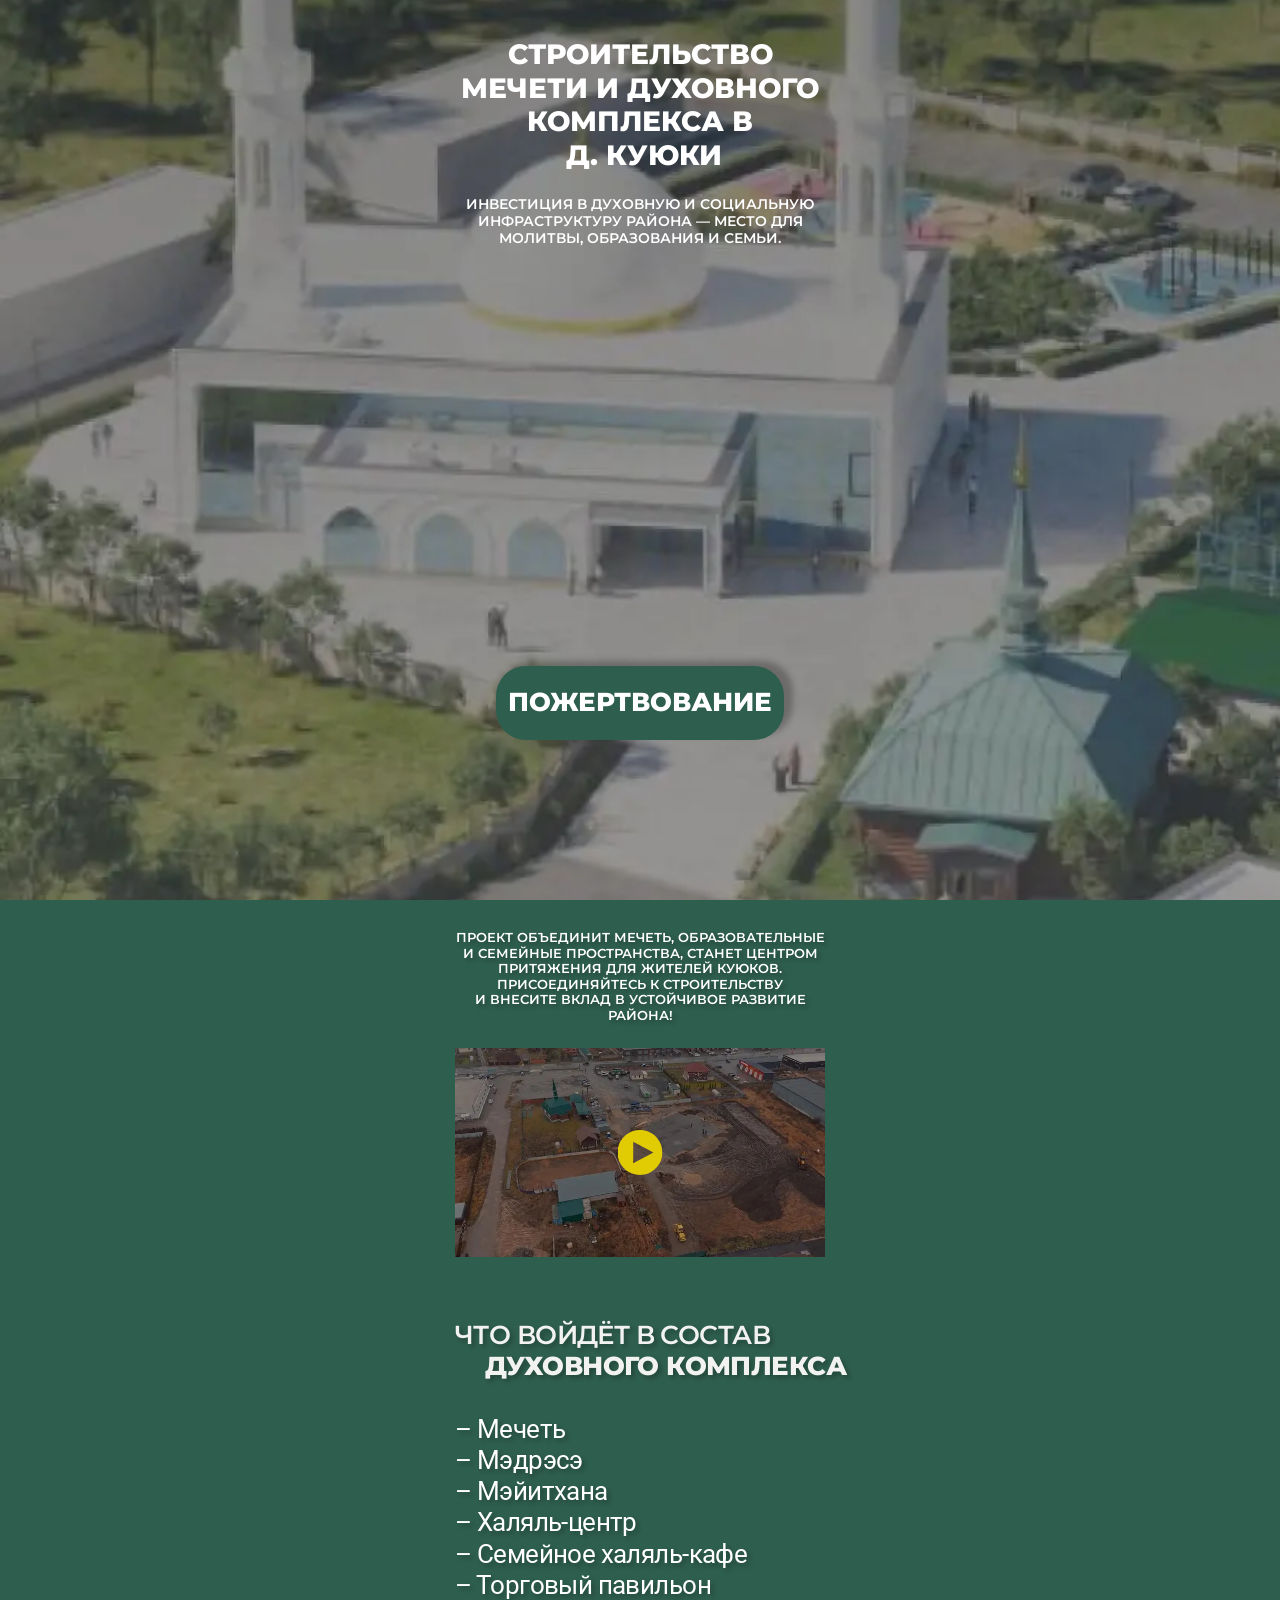
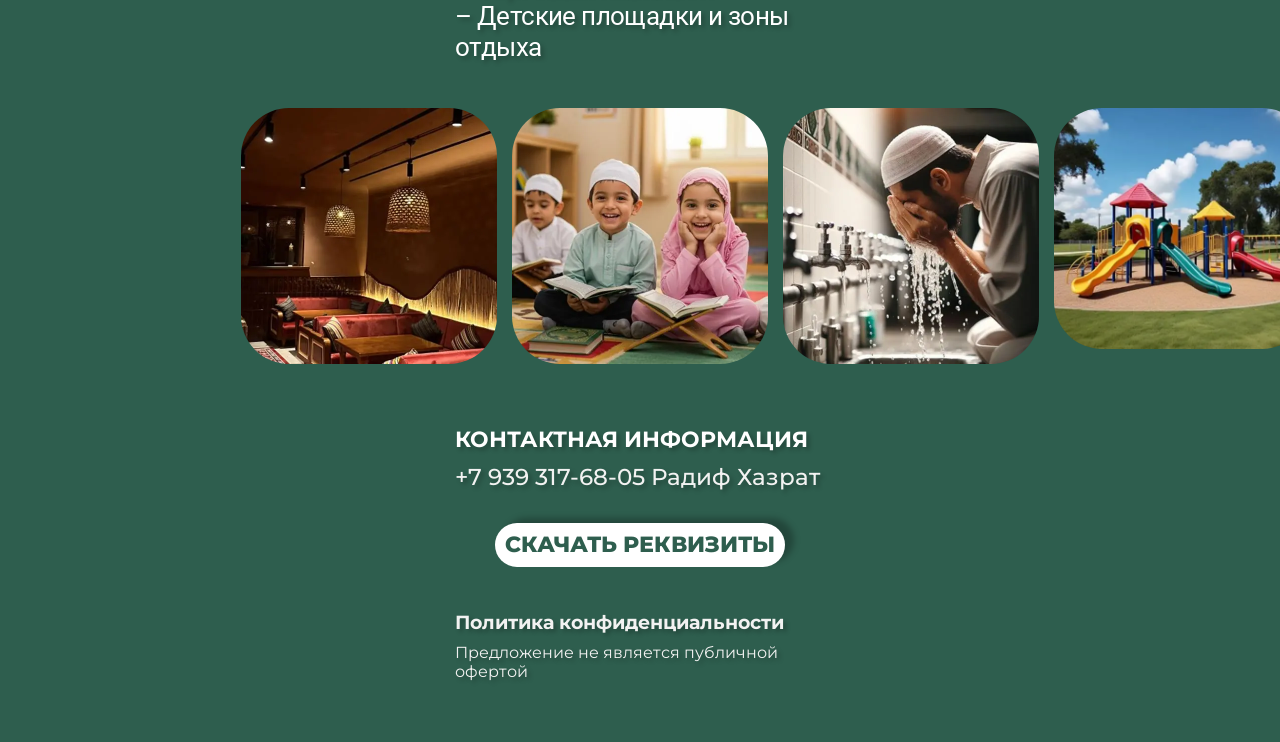
==== commit baab8077: "comment2" ====
--- a/about.html
+++ b/about.html
@@ -17,7 +17,11 @@
 			<section class="about-main" style="background-image: url(img/about-main__img.webp);">
 				<div class="container">
 					<div class="about-main__inner">
-						<div class="about-main__title">Строительство мечети и духовного комплекса в <br> д. Куюки</div>
+						<div class="about-main__group">
+							<div class="about-main__title">Строительство мечети и духовного комплекса в <br> д. Куюки</div>
+							<div class="about-main__text">Инвестиция в духовную и социальную инфраструктуру района — место для
+								молитвы, образования и семьи.</div>
+						</div>
 						<button class="about-main__btn btn btn-green">
 							<span>Пожертвование</span>
 						</button>
@@ -27,9 +31,13 @@
 			<section class="info">
 				<div class="container">
 					<div class="info__inner">
-						<div class="info__text">Инвестиция в духовную и социальную инфраструктуру растущего жилого массива. -Проект объединит мечеть, образовательные и семейные пространства, станет центром притяжения для жителей Куюков. Присоединяйтесь к строительству и внесите вклад в устойчивое развитие района!</div>
-						<a class="info__video" href="video/video.mp4" data-fancybox="video">
+						<div class="info__text">
+							Проект объединит мечеть, образовательные и семейные пространства, станет центром притяжения для жителей
+							Куюков.
+							Присоединяйтесь к строительству и внесите вклад в устойчивое развитие района!
+						</div>
+						<a class="info__video" data-fancybox data-type="iframe"
+							href="https://rutube.ru/play/embed/ff8c1707bdec59043bcbb89a24e84f1a/">
 							<span class="info__video-img">
 								<img src="img/info-img.webp" alt="">
 							</span>
@@ -69,6 +77,15 @@
 									<div class="swiper-slide">
 										<img src="img/info2-img3.webp" alt="">
 									</div>
+									<div class="swiper-slide">
+										<img src="img/info2-img4.webp" alt="">
+									</div>
+									<div class="swiper-slide">
+										<img src="img/info2-img5.webp" alt="">
+									</div>
+									<div class="swiper-slide">
+										<img src="img/info2-img6.webp" alt="">
+									</div>
 								</div>
 							</div>
 						</div>
@@ -83,6 +100,9 @@
 							<a href="tel:79393176805">+7 939 317-68-05</a>
 							Радиф Хазрат
 						</div>
+						<a download="" class="contacts__btn btn" href="">
+							<span>Скачать реквизиты</span>
+						</a>
 						<a href="" class="contacts__privacy">Политика конфиденциальности</a>
 						<div class="contacts__info">Предложение не является публичной офертой </div>
 					</div>
@@ -95,4 +115,4 @@
 
 </body>
 
-</html>
+</html>
--- a/css/style.min.css
+++ b/css/style.min.css
@@ -1,2 +1,2 @@
-@import url(https://fonts.googleapis.com/css2?family=Montserrat:ital,wght@0,100..900;1,100..900&display=swap);@import url(https://fonts.googleapis.com/css2?family=Roboto:ital,wght@0,100..900;1,100..900&display=swap);*,::after,::before{-webkit-box-sizing:inherit;box-sizing:inherit}*{-webkit-box-sizing:border-box;box-sizing:border-box}a,body,div,form,h1,h2,h3,h4,h5,label,li,p,ul{margin:0;padding:0;border:0;text-decoration:none;line-height:1;-webkit-box-sizing:border-box;box-sizing:border-box}button,input,textarea{outline:0!important;font-family:Montserrat}button{border:none;cursor:pointer;-webkit-transition:.3s;-o-transition:.3s;transition:.3s}.btn{display:-webkit-box;display:-ms-flexbox;display:flex;-webkit-box-pack:center;-ms-flex-pack:center;justify-content:center;-webkit-box-align:center;-ms-flex-align:center;align-items:center}input:active,input[type=checkbox]:focus,input[type=file]:focus,input[type=radio]:focus,input[type=text]:focus{outline:0!important}html{height:100%;scroll-behavior:smooth;-webkit-box-sizing:border-box;box-sizing:border-box}body{height:100%;background:#2e5e4e;font-family:Montserrat,sans-serif;font-weight:400;color:#fff;overflow-x:hidden}.fixed-body{overflow:hidden}h1,h2,h3,h4,h5,h6,img,p{margin:0;padding:0;height:auto;-o-object-fit:cover;object-fit:cover}a{color:inherit;text-decoration:none;-webkit-transition:.3s;-o-transition:.3s;transition:.3s}li,ul{margin:0;padding:0;list-style:none}.container{max-width:430px;padding:0 30px;margin:0 auto}@media screen and (max-width:399px){.container{padding:0 15px}}.wrapper{overflow:hidden}.btn-green{background:#2e5e4e;color:#fff}.btn-green:hover{background:rgba(246,242,232,.56);color:#2e5e4e}.btn-green span{line-height:120%;font-weight:800;text-transform:uppercase}.main{min-height:100vh;background-repeat:no-repeat;background-position:center;background-size:cover;padding:5px 0 25px}.main__inner{text-align:center}.main__logo{width:62px;display:block;margin:0 auto 5px}.main__logo img{width:100%}.main__text{font-size:15px;line-height:105%;font-weight:800;text-transform:uppercase;margin-bottom:32px}.main__text span{display:block;font-size:17px;line-height:105%;font-weight:600}.main__text2{font-size:30px;line-height:120%;font-weight:800;text-transform:uppercase;text-shadow:3px 3px 4px rgba(0,0,0,.25);margin-bottom:24px}.main__btn{height:36px;border-radius:15px;padding:2px 8px;margin:0 auto 70px}.main__btn span{font-size:14px}.main__list{max-width:275px;display:grid;grid-template-columns:100%;gap:12px;margin:0 auto}.main__list li a{width:100%;height:28px;display:-webkit-box;display:-ms-flexbox;display:flex;-webkit-box-pack:center;-ms-flex-pack:center;justify-content:center;-webkit-box-align:center;-ms-flex-align:center;align-items:center;background:rgba(246,242,232,.56);border-radius:15px;padding:2px 4px;font-size:18px;line-height:105%;font-weight:800;text-transform:uppercase;color:#2e5e4e}.main__list li a:hover{background:#2e5e4e;color:#fff}.about-main{background-repeat:no-repeat;background-position:center;background-size:cover}.about-main__inner{min-height:100vh;display:-webkit-box;display:-ms-flexbox;display:flex;-webkit-box-orient:vertical;-webkit-box-direction:normal;-ms-flex-direction:column;flex-direction:column;-webkit-box-pack:justify;-ms-flex-pack:justify;justify-content:space-between;-webkit-box-align:center;-ms-flex-align:center;align-items:center;text-align:center;padding:38px 0 160px}.about-main__title{font-size:28px;line-height:120%;font-weight:800;text-transform:uppercase;margin-bottom:32px}.about-main__btn{height:74px;border-radius:30px;padding:4px 12px}.about-main__btn span{font-size:26px}.info{padding:30px 0}.info__text{text-align:center;font-size:13px;line-height:120%;font-weight:600;text-transform:uppercase;text-shadow:3px 3px 4px rgba(0,0,0,.25);margin-bottom:24px}.info__video{position:relative;display:block}.info__video-img img{width:100%}.info__video-play{position:absolute;z-index:2;top:50%;left:50%;-webkit-transform:translate(-50%,-50%);-ms-transform:translate(-50%,-50%);transform:translate(-50%,-50%);width:45px}.info__video-play img{width:100%}.info2{padding:30px 0}.info2__title{font-size:26px;line-height:120%;font-weight:600;letter-spacing:-.58px;text-transform:uppercase;text-shadow:3px 3px 4px rgba(0,0,0,.25);color:#f2f2f1;margin-bottom:32px}.info2__title span{width:calc(100% + 30px);display:block;font-weight:800;margin-left:30px}.info2__list{margin-bottom:45px}.info2__list li{font-family:Roboto;font-size:26px;line-height:120%;letter-spacing:-.58px;text-shadow:3px 3px 4px rgba(0,0,0,.25)}.info2__slider{max-width:256px;margin:0 auto}.info2 .swiper{overflow:unset}.info2 .swiper-wrapper{-webkit-box-align:stretch;-ms-flex-align:stretch;align-items:stretch}.info2 .swiper-slide{height:auto}.info2 .swiper-slide img{width:100%;border-radius:48px}.contacts{padding:30px 0 60px}.contacts__title{font-size:22px;line-height:120%;font-weight:700;text-transform:uppercase;text-shadow:3px 3px 4px rgba(0,0,0,.25);margin-bottom:10px}.contacts__phone{font-size:23px;line-height:120%;font-weight:500;text-shadow:3px 3px 4px rgba(0,0,0,.25);color:#f2f2f1;margin-bottom:80px}.contacts__privacy{display:block;font-size:19px;line-height:120%;font-weight:700;text-shadow:3px 3px 4px rgba(0,0,0,.25);color:#f2f2f1;margin-bottom:8px}.contacts__info{font-size:16px;line-height:120%;text-shadow:3px 3px 4px rgba(0,0,0,.25);color:#f2f2f1}.requisites{min-height:100vh;padding:30px 0}.requisites__inner{text-align:center}.requisites__title{font-size:32px;line-height:105%;font-weight:800;text-transform:uppercase;margin-bottom:36px}.requisites__text{font-size:14px;line-height:120%;font-weight:600;text-transform:uppercase;text-shadow:3px 3px 4px rgba(0,0,0,.25);margin-bottom:32px}.requisites__img img{width:100%;border-radius:65px}.social-network{min-height:100vh;padding:30px 0}.social-network__title{text-align:center;font-size:32px;line-height:105%;font-weight:800;text-transform:uppercase;margin-bottom:45px}.social-network__items{display:grid;grid-template-columns:100%;gap:20px}.social-network__item{display:-webkit-box;display:-ms-flexbox;display:flex;-webkit-box-align:center;-ms-flex-align:center;align-items:center;gap:20px}.social-network__item-icon{width:86px;-ms-flex-negative:0;flex-shrink:0}.social-network__item-icon img{max-width:100%}.social-network__item-text{font-size:28px;line-height:105%;font-weight:600;text-transform:uppercase}@media screen and (max-width:399px){.about-main__inner{padding:30px 0}.about-main__btn span{font-size:24px}.social-network__item-icon{width:60px}.social-network__item-text{font-size:24px}}
+@import url(https://fonts.googleapis.com/css2?family=Montserrat:ital,wght@0,100..900;1,100..900&display=swap);@import url(https://fonts.googleapis.com/css2?family=Roboto:ital,wght@0,100..900;1,100..900&display=swap);*,::after,::before{-webkit-box-sizing:inherit;box-sizing:inherit}*{-webkit-box-sizing:border-box;box-sizing:border-box}a,body,div,form,h1,h2,h3,h4,h5,label,li,p,ul{margin:0;padding:0;border:0;text-decoration:none;line-height:1;-webkit-box-sizing:border-box;box-sizing:border-box}button,input,textarea{outline:0!important;font-family:Montserrat}button{border:none;cursor:pointer;-webkit-transition:.3s;-o-transition:.3s;transition:.3s}.btn{display:-webkit-box;display:-ms-flexbox;display:flex;-webkit-box-pack:center;-ms-flex-pack:center;justify-content:center;-webkit-box-align:center;-ms-flex-align:center;align-items:center}input:active,input[type=checkbox]:focus,input[type=file]:focus,input[type=radio]:focus,input[type=text]:focus{outline:0!important}html{height:100%;scroll-behavior:smooth;-webkit-box-sizing:border-box;box-sizing:border-box}body{height:100%;background:#2e5e4e;font-family:Montserrat,sans-serif;font-weight:400;color:#fff;overflow-x:hidden}.fixed-body{overflow:hidden}h1,h2,h3,h4,h5,h6,img,p{margin:0;padding:0;height:auto;-o-object-fit:cover;object-fit:cover}a{color:inherit;text-decoration:none;-webkit-transition:.3s;-o-transition:.3s;transition:.3s}li,ul{margin:0;padding:0;list-style:none}.container{max-width:430px;padding:0 30px;margin:0 auto}@media screen and (max-width:399px){.container{padding:0 15px}}.wrapper{overflow:hidden}.btn-green{background:#2e5e4e;-webkit-box-shadow:9px -5px 6.4px 0 rgba(0,0,0,.25);box-shadow:9px -5px 6.4px 0 rgba(0,0,0,.25);color:#fff}.btn-green:hover{background:rgba(246,242,232,.56);color:#2e5e4e}.btn-green span{line-height:120%;font-weight:800;text-transform:uppercase}.fancybox__content{padding:0!important}.main{min-height:100vh;background-repeat:no-repeat;background-position:center;background-size:cover;padding:5px 0 25px}.main__inner{text-align:center}.main__logo{width:62px;display:block;margin:0 auto 5px}.main__logo img{width:100%}.main__text{font-size:15px;line-height:105%;font-weight:800;text-transform:uppercase;margin-bottom:32px}.main__text span{display:block;font-size:17px;line-height:105%;font-weight:600}.main__text2{font-size:30px;line-height:120%;font-weight:800;text-transform:uppercase;text-shadow:3px 3px 4px rgba(0,0,0,.25);margin-bottom:24px}.main__btn{min-width:275px;height:50px;border-radius:15px;padding:2px 8px;margin:0 auto 70px}.main__btn span{font-size:19px}.main__list{max-width:275px;display:grid;grid-template-columns:100%;gap:12px;margin:0 auto}.main__list li a{width:100%;height:28px;display:-webkit-box;display:-ms-flexbox;display:flex;-webkit-box-pack:center;-ms-flex-pack:center;justify-content:center;-webkit-box-align:center;-ms-flex-align:center;align-items:center;background:rgba(246,242,232,.56);border-radius:15px;padding:2px 4px;font-size:18px;line-height:105%;font-weight:800;text-transform:uppercase;color:#2e5e4e}.main__list li a:hover{background:#2e5e4e;color:#fff}.about-main{background-repeat:no-repeat;background-position:center;background-size:cover}.about-main__inner{min-height:100vh;display:-webkit-box;display:-ms-flexbox;display:flex;-webkit-box-orient:vertical;-webkit-box-direction:normal;-ms-flex-direction:column;flex-direction:column;-webkit-box-pack:justify;-ms-flex-pack:justify;justify-content:space-between;-webkit-box-align:center;-ms-flex-align:center;align-items:center;text-align:center;padding:38px 0 160px}.about-main__group{margin-bottom:32px}.about-main__title{font-size:28px;line-height:120%;font-weight:800;text-transform:uppercase;margin-bottom:24px}.about-main__text{font-size:14px;line-height:120%;font-weight:600;text-transform:uppercase}.about-main__btn{height:74px;border-radius:30px;padding:4px 12px}.about-main__btn span{font-size:26px}.info{padding:30px 0}.info__text{text-align:center;font-size:13px;line-height:120%;font-weight:600;text-transform:uppercase;text-shadow:3px 3px 4px rgba(0,0,0,.25);margin-bottom:24px}.info__video{position:relative;display:block}.info__video-img img{width:100%}.info__video-play{position:absolute;z-index:2;top:50%;left:50%;-webkit-transform:translate(-50%,-50%);-ms-transform:translate(-50%,-50%);transform:translate(-50%,-50%);width:45px}.info__video-play img{width:100%}.info2{padding:30px 0}.info2__title{font-size:26px;line-height:120%;font-weight:600;letter-spacing:-.58px;text-transform:uppercase;text-shadow:3px 3px 4px rgba(0,0,0,.25);color:#f2f2f1;margin-bottom:32px}.info2__title span{width:calc(100% + 30px);display:block;font-weight:800;margin-left:30px}.info2__list{margin-bottom:45px}.info2__list li{font-family:Roboto;font-size:26px;line-height:120%;letter-spacing:-.58px;text-shadow:3px 3px 4px rgba(0,0,0,.25)}.info2__slider{max-width:256px;margin:0 auto}.info2 .swiper{overflow:unset}.info2 .swiper-wrapper{-webkit-box-align:stretch;-ms-flex-align:stretch;align-items:stretch}.info2 .swiper-slide{height:auto}.info2 .swiper-slide img{width:100%;border-radius:48px}.contacts{padding:30px 0 60px}.contacts__inner{display:-webkit-box;display:-ms-flexbox;display:flex;-webkit-box-orient:vertical;-webkit-box-direction:normal;-ms-flex-direction:column;flex-direction:column}.contacts__title{font-size:22px;line-height:120%;font-weight:700;text-transform:uppercase;text-shadow:3px 3px 4px rgba(0,0,0,.25);margin-bottom:10px}.contacts__phone{font-size:23px;line-height:120%;font-weight:500;text-shadow:3px 3px 4px rgba(0,0,0,.25);color:#f2f2f1;margin-bottom:32px}.contacts__btn{height:44px;background:#fff;-webkit-box-shadow:9px -5px 6.4px 0 rgba(0,0,0,.25);box-shadow:9px -5px 6.4px 0 rgba(0,0,0,.25);border-radius:30px;padding:2px 10px;color:#2e5e4e;margin:0 auto 45px}.contacts__btn span{font-size:22px;line-height:120%;font-weight:800;text-transform:uppercase}.contacts__privacy{display:block;font-size:19px;line-height:120%;font-weight:700;text-shadow:3px 3px 4px rgba(0,0,0,.25);color:#f2f2f1;margin-bottom:8px}.contacts__info{font-size:16px;line-height:120%;text-shadow:3px 3px 4px rgba(0,0,0,.25);color:#f2f2f1}.donation{min-height:100vh;padding:30px 0}.donation__inner{text-align:center}.donation__title{font-size:32px;line-height:105%;font-weight:800;text-transform:uppercase;margin-bottom:36px}.donation__text{font-size:14px;line-height:120%;font-weight:600;text-transform:uppercase;text-shadow:3px 3px 4px rgba(0,0,0,.25);margin-bottom:64px}.donation__img img{width:100%;border-radius:65px}.donation__subtitle{font-size:28px;line-height:120%;font-weight:600;text-transform:uppercase;text-shadow:3px 3px 4px rgba(0,0,0,.25);margin-bottom:16px}.donation__list{display:grid;grid-template-columns:100%;gap:12px;margin-bottom:32px}.donation__list li a{width:100%;min-height:55px;display:-webkit-box;display:-ms-flexbox;display:flex;-webkit-box-pack:center;-ms-flex-pack:center;justify-content:center;-webkit-box-align:center;-ms-flex-align:center;align-items:center;background:rgba(217,217,217,.73);border-radius:21px;padding:2px;font-size:21px;line-height:120%;font-weight:800;text-transform:uppercase;color:#2e5e4e}.donation__list li a:hover{background:#fff}.donation__logo{width:102px;display:block;margin:0 auto}.donation__logo img{width:100%}.social-network{min-height:100vh;padding:30px 0}.social-network__title{text-align:center;font-size:32px;line-height:105%;font-weight:800;text-transform:uppercase;margin-bottom:16px}.social-network__text{font-size:14px;line-height:120%;font-weight:600;text-transform:uppercase;margin-bottom:40px}.social-network__items{display:grid;grid-template-columns:100%;gap:20px}.social-network__item{display:-webkit-box;display:-ms-flexbox;display:flex;-webkit-box-align:center;-ms-flex-align:center;align-items:center;gap:20px}.social-network__item-icon{width:86px;-ms-flex-negative:0;flex-shrink:0}.social-network__item-icon img{max-width:100%}.social-network__item-text{font-size:28px;line-height:105%;font-weight:600;text-transform:uppercase;text-decoration:underline}@media screen and (max-width:399px){.about-main__inner{padding:30px 0}.about-main__btn span{font-size:24px}.social-network__item-icon{width:60px}.social-network__item-text{font-size:24px}.donation__title{font-size:28px}.donation__subtitle{font-size:24px}.donation__list li a{font-size:19px}}
 /*# sourceMappingURL=../sourcemaps/style.min.css.map */
